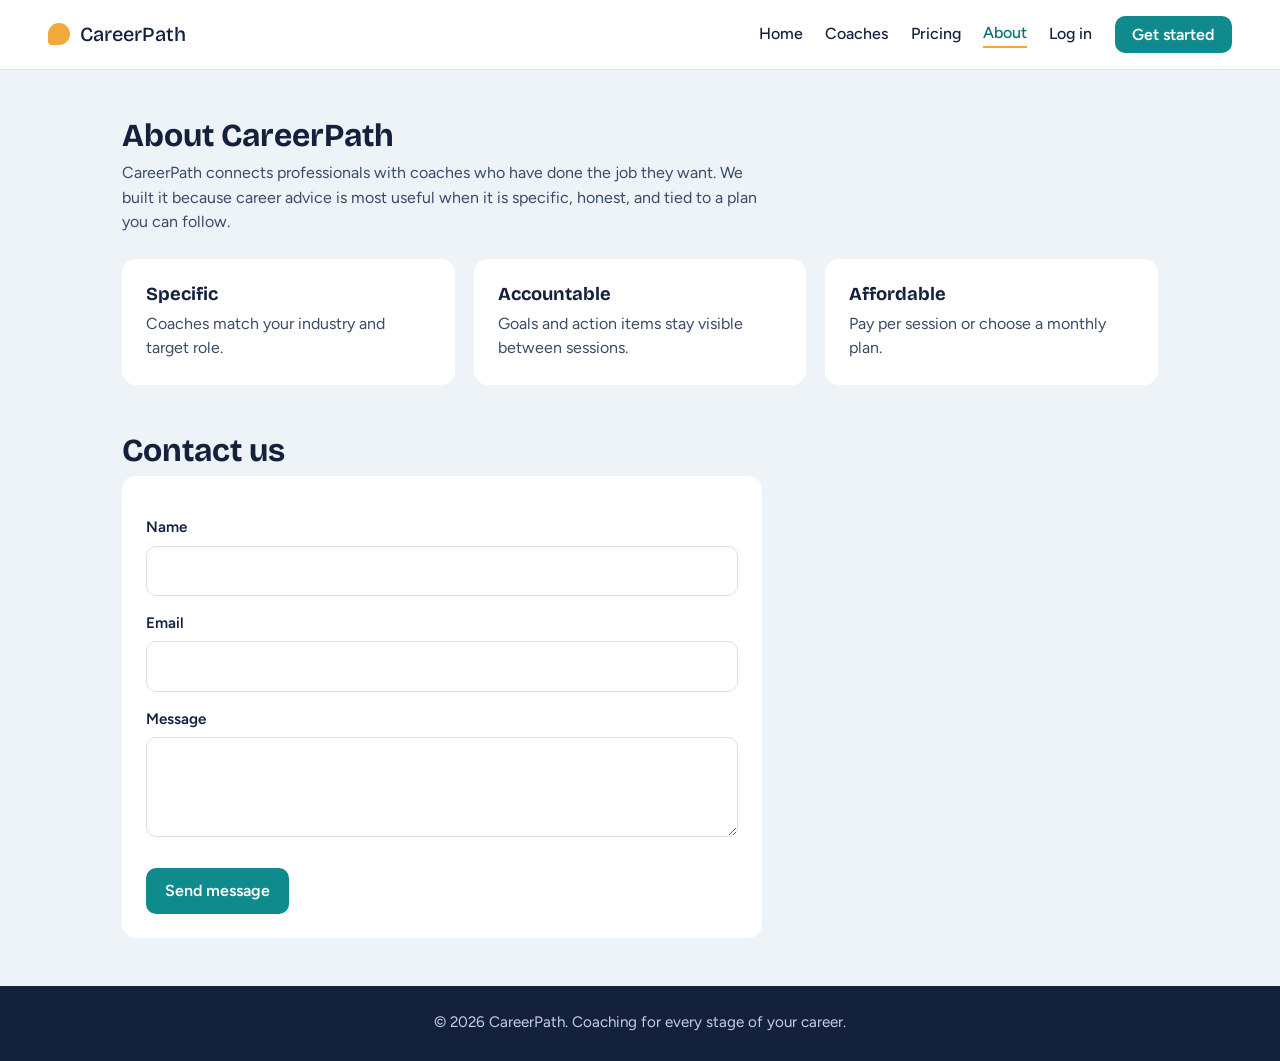
==== about.html @ ecbdbf4d "prepare html,css design,convert html auth pages into php ,prepare function.php file" ====
<!DOCTYPE html>
<html lang="en">
<head>
  <meta charset="UTF-8">
  <meta name="viewport" content="width=device-width, initial-scale=1">
  <title>About | CareerPath</title>
  <link rel="preconnect" href="https://fonts.googleapis.com">
  <link rel="preconnect" href="https://fonts.gstatic.com" crossorigin>
  <link href="https://fonts.googleapis.com/css2?family=Bricolage+Grotesque:wght@600;700&family=Figtree:wght@400;500;600&display=swap" rel="stylesheet">
  <link rel="stylesheet" href="style.css">
</head>
<body>
<header class="site-nav">
  <a class="brand" href="index.html"><span class="brand-mark"></span>CareerPath</a>
  <nav class="links" aria-label="Main">
    <a href="index.html">Home</a>
    <a href="coaches.html">Coaches</a>
    <a href="pricing.html">Pricing</a>
    <a href="about.html" class="on">About</a>
    <a href="login.html">Log in</a>
    <a class="btn" href="signup.html">Get started</a>
  </nav>
</header>
<section class="wrap">
  <h1 class="section-title">About CareerPath</h1>
  <p class="muted" style="max-width:65ch">CareerPath connects professionals with coaches who have done the job they want. We built it because career advice is most useful when it is specific, honest, and tied to a plan you can follow.</p>
  <div class="cards">
    <div class="card"><h3>Specific</h3><p class="muted">Coaches match your industry and target role.</p></div>
    <div class="card"><h3>Accountable</h3><p class="muted">Goals and action items stay visible between sessions.</p></div>
    <div class="card"><h3>Affordable</h3><p class="muted">Pay per session or choose a monthly plan.</p></div>
  </div>
  <h2 class="section-title" style="margin-top:3rem">Contact us</h2>
  <form class="card form-panel" action="index.html">
    <label for="n">Name</label><input id="n" type="text" required>
    <label for="e">Email</label><input id="e" type="email" required>
    <label for="m">Message</label><textarea id="m" required></textarea>
    <button class="btn" type="submit">Send message</button>
  </form>
</section>
<footer class="site-foot">&copy; 2026 CareerPath. Coaching for every stage of your career.</footer>
</body></html>
---- style.css ----
:root {
  --ink: #14213D;
  --ink-soft: #3B4A68;
  --wash: #EEF3F8;
  --line: #D8E0EA;
  --teal: #0F8B8D;
  --teal-dark: #0B6E70;
  --amber: #F2A93B;
  --danger: #B3261E;
  --white: #fff;
  --head: "Bricolage Grotesque", system-ui, sans-serif;
  --body: "Figtree", system-ui, sans-serif;
}

* { box-sizing: border-box; margin: 0; }
body { font-family: var(--body); color: var(--ink); background: var(--wash); line-height: 1.55; }
h1, h2 { font-family: var(--head); line-height: 1.15; }
a { color: var(--teal-dark); }
:focus-visible { outline: 3px solid var(--amber); outline-offset: 2px; }
.muted { color: var(--ink-soft); }

.brand { display: flex; align-items: center; gap: .6rem; font-family: var(--head); font-weight: 700; font-size: 1.25rem; color: inherit; text-decoration: none; }
.brand-mark { width: 22px; height: 22px; border-radius: 50% 50% 50% 4px; background: var(--amber); }

/* ---------- Buttons ---------- */
.btn { display: inline-block; width: 100%; padding: .85rem 1.2rem; border: 0; border-radius: 10px; background: var(--teal); color: var(--white); font: 600 1rem var(--body); text-align: center; text-decoration: none; cursor: pointer; transition: background .15s; }
.btn:hover { background: var(--teal-dark); }
.btn-sm { width: auto; padding: .6rem 1.1rem; }

/* ---------- Auth pages ---------- */
.auth-body { min-height: 100vh; display: grid; place-items: center; padding: 1.5rem; }
.auth { display: grid; grid-template-columns: 1fr 1.1fr; width: min(960px, 100%); background: var(--white); border-radius: 20px; overflow: hidden; box-shadow: 0 20px 50px rgba(20, 33, 61, .12); }
.auth-side { background: var(--ink); color: var(--white); padding: 2.5rem; display: flex; flex-direction: column; gap: 1rem; }
.auth-side h1 { font-size: clamp(1.8rem, 3vw, 2.4rem); margin-top: auto; }
.auth-side p { color: #C5D0E3; max-width: 32ch; }
.trail { width: 100%; max-width: 320px; color: #7FD3D4; margin-top: 1rem; }
.auth-panel { padding: 2.5rem; }
.auth-panel h2 { font-size: 1.8rem; margin-bottom: .3rem; }
.auth-panel form { margin-top: 1.4rem; }

label { display: block; margin: 1rem 0 .35rem; font-weight: 600; font-size: .95rem; }
.optional { font-weight: 400; color: var(--ink-soft); }
input { width: 100%; padding: .75rem .9rem; border: 1.5px solid var(--line); border-radius: 10px; font: inherit; color: var(--ink); background: var(--white); }
input:focus { border-color: var(--teal); outline: none; box-shadow: 0 0 0 3px rgba(15, 139, 141, .2); }
.row { display: grid; grid-template-columns: 1fr 1fr; gap: 1rem; }
.auth-panel .btn { margin-top: 1.5rem; }

.alert { margin-top: 1rem; padding: .8rem 1rem; border-radius: 10px; background: #FDECEA; color: var(--danger); border: 1px solid #F5C6C2; font-size: .95rem; }
.alert ul { padding-left: 1.1rem; }

/* ---------- Dashboard ---------- */
.app { display: grid; grid-template-columns: 240px 1fr; min-height: 100vh; }
.sidebar { background: var(--ink); color: var(--white); padding: 1.6rem 1rem; display: flex; flex-direction: column; gap: .3rem; position: sticky; top: 0; height: 100vh; }
.sidebar .brand { padding: 0 .6rem 1.5rem; }
.nav-link { padding: .7rem .8rem; border-radius: 8px; color: #C5D0E3; text-decoration: none; font-weight: 500; }
.nav-link:hover { background: rgba(255, 255, 255, .08); color: var(--white); }
.nav-link.active { background: var(--teal); color: var(--white); }
.logout { margin-top: auto; }

.content { padding: 2rem clamp(1rem, 4vw, 2.5rem); max-width: 1100px; }
.page-head { display: flex; justify-content: space-between; align-items: flex-start; gap: 1rem; flex-wrap: wrap; margin-bottom: 1.6rem; }
.page-head h1 { font-size: clamp(1.6rem, 3vw, 2.1rem); }

.stats { display: grid; grid-template-columns: repeat(3, 1fr); gap: 1rem; margin-bottom: 1.5rem; }
.stat { background: var(--white); border-radius: 14px; padding: 1.2rem 1.4rem; border-left: 5px solid var(--amber); }
.stat-num { display: block; font: 700 2rem var(--head); }
.stat-label { color: var(--ink-soft); font-size: .95rem; }

.grid { display: grid; grid-template-columns: 1.2fr 1fr; gap: 1.2rem; }
.panel { background: var(--white); border-radius: 14px; padding: 1.5rem; }
.panel h2 { font-size: 1.25rem; margin-bottom: 1rem; }
.empty { padding: 1rem; border: 1.5px dashed var(--line); border-radius: 10px; color: var(--ink-soft); }

.goal { margin-bottom: 1.1rem; }
.goal-top { display: flex; justify-content: space-between; font-weight: 600; margin-bottom: .4rem; }
.bar { height: 10px; background: var(--wash); border-radius: 99px; overflow: hidden; }
.bar span { display: block; height: 100%; background: var(--teal); border-radius: 99px; }

.session { display: flex; gap: 1rem; align-items: center; padding: .8rem 0; border-bottom: 1px solid var(--line); }
.session:last-child { border-bottom: 0; }
.date { min-width: 52px; padding: .4rem 0; text-align: center; background: var(--wash); border-radius: 10px; line-height: 1.1; }
.date b { display: block; font: 700 1.3rem var(--head); }
.date small { color: var(--ink-soft); }


@media (max-width: 800px) {
  .auth { grid-template-columns: 1fr; }
  .auth-side { padding: 1.5rem; }
  .auth-side h1 { margin-top: .5rem; font-size: 1.6rem; }
  .trail { display: none; }
  .auth-panel { padding: 1.5rem; }
  .row { grid-template-columns: 1fr; gap: 0; }
  .app { grid-template-columns: 1fr; }
  .sidebar { position: static; height: auto; flex-direction: row; flex-wrap: wrap; align-items: center; padding: .8rem; }
  .sidebar .brand { padding: 0 1rem 0 0; width: 100%; }
  .logout { margin-top: 0; margin-left: auto; }
  .stats, .grid { grid-template-columns: 1fr; }
}
@media (prefers-reduced-motion: reduce) { * { transition: none !important; } }

.site-nav { display: flex; align-items: center; gap: 1.5rem; padding: 1rem clamp(1rem, 5vw, 3rem); background: var(--white); border-bottom: 1px solid var(--line); flex-wrap: wrap; }
.site-nav .links { display: flex; gap: 1.4rem; margin-left: auto; align-items: center; flex-wrap: wrap; }
.site-nav a:not(.btn) { color: var(--ink); text-decoration: none; font-weight: 500; }
.site-nav a.on { color: var(--teal-dark); border-bottom: 2px solid var(--amber); }
.site-nav .btn { width: auto; padding: .55rem 1.1rem; }
.wrap { width: min(1100px, 100%); margin: 0 auto; padding: 3rem clamp(1rem, 4vw, 2rem); }
.hero { background: var(--ink); color: var(--white); }
.hero .wrap { display: grid; grid-template-columns: 1.2fr 1fr; gap: 2rem; align-items: center; padding-block: 4.5rem; }
.hero h1 { font-size: clamp(2.2rem, 5vw, 3.6rem); }
.hero p { color: #C5D0E3; margin: 1rem 0 1.6rem; max-width: 46ch; font-size: 1.1rem; }
.hero .trail { max-width: 100%; }
.hero .btn { width: auto; }
.btn-outline { background: transparent; color: var(--white); border: 1.5px solid #7FD3D4; margin-left: .6rem; }
.btn-outline:hover { background: rgba(255,255,255,.1); }
.btn-dark-outline { background: transparent; color: var(--ink); border: 1.5px solid var(--line); }
.btn-dark-outline:hover { background: var(--wash); }
.section-title { font-size: clamp(1.5rem, 3vw, 2rem); margin-bottom: .4rem; }
.cards { display: grid; grid-template-columns: repeat(auto-fit, minmax(240px, 1fr)); gap: 1.2rem; margin-top: 1.5rem; }
.card { background: var(--white); border-radius: 14px; padding: 1.5rem; }
.card h3 { font: 700 1.15rem var(--head); margin-bottom: .4rem; }
.avatar { width: 56px; height: 56px; border-radius: 50%; background: var(--teal); color: var(--white); display: grid; place-items: center; font: 700 1.2rem var(--head); margin-bottom: .8rem; }
.tag { display: inline-block; padding: .15rem .6rem; border-radius: 99px; background: var(--wash); font-size: .85rem; margin: .5rem .3rem 0 0; }
.card .btn { margin-top: 1rem; }
.price { font: 700 2.2rem var(--head); margin: .4rem 0; }
.price small { font: 400 1rem var(--body); color: var(--ink-soft); }
.card ul { padding-left: 1.1rem; margin: .8rem 0; }
.card.featured { border: 2px solid var(--amber); }
.band { background: var(--white); }
.steps { counter-reset: s; }
.steps .card::before { counter-increment: s; content: counter(s); display: grid; place-items: center; width: 32px; height: 32px; border-radius: 50%; background: var(--amber); font-weight: 700; margin-bottom: .7rem; }
.site-foot { background: var(--ink); color: #C5D0E3; text-align: center; padding: 1.6rem 1rem; font-size: .95rem; }

/* ---------- App pages ---------- */
.form-panel { max-width: 640px; }
select, textarea { width: 100%; padding: .75rem .9rem; border: 1.5px solid var(--line); border-radius: 10px; font: inherit; color: var(--ink); background: var(--white); }
textarea { min-height: 100px; resize: vertical; }
.form-panel .btn { margin-top: 1.4rem; width: auto; }
.list-row { display: flex; justify-content: space-between; align-items: center; gap: 1rem; padding: .9rem 0; border-bottom: 1px solid var(--line); flex-wrap: wrap; }
.list-row:last-child { border-bottom: 0; }
.status { padding: .2rem .7rem; border-radius: 99px; font-size: .85rem; font-weight: 600; background: #DDF3F0; color: var(--teal-dark); }
.status.done { background: var(--wash); color: var(--ink-soft); }
.profile-head { display: flex; gap: 1.2rem; align-items: center; margin-bottom: 1rem; }
.profile-head .avatar { width: 80px; height: 80px; font-size: 1.8rem; margin: 0; }
.slots { display: flex; gap: .6rem; flex-wrap: wrap; margin-top: .5rem; }
.slots label { margin: 0; font-weight: 500; }
.slots input { display: none; }
.slots span { display: inline-block; padding: .55rem 1rem; border: 1.5px solid var(--line); border-radius: 10px; cursor: pointer; }
.slots input:checked + span { background: var(--teal); border-color: var(--teal); color: var(--white); }
.slots input:focus-visible + span { outline: 3px solid var(--amber); }
@media (max-width: 800px) { .hero .wrap { grid-template-columns: 1fr; padding-block: 3rem; } .hero .trail { display: none; } .site-nav .links { margin-left: 0; } }

```css
/* ---------- CareerPath: Role Selection ---------- */

.role-group {
  border: 0;
  padding: 0;
  margin: 1rem 0 0;
  min-width: 0;
}

.role-legend {
  font-weight: 600;
  font-size: 0.95rem;
  margin-bottom: 0.65rem;
  color: var(--ink);
}

.role-options {
  display: grid;
  grid-template-columns: repeat(2, minmax(0, 1fr));
  gap: 0.8rem;
}

.role-option {
  display: block;
  margin: 0;
  cursor: pointer;
  min-width: 0;
}

/* Hide the native radio while keeping it accessible */
.role-option input {
  position: absolute;
  width: 1px;
  height: 1px;
  opacity: 0;
  pointer-events: none;
}

.role-card {
  display: flex;
  flex-direction: column;
  align-items: flex-start;
  gap: 0.3rem;
  padding: 0.9rem 1rem;
  min-height: 112px;
  background: var(--white);
  border: 1.5px solid var(--line);
  border-radius: 12px;
  transition:
    border-color 0.2s ease,
    background-color 0.2s ease,
    box-shadow 0.2s ease,
    transform 0.2s ease;
}

.role-icon {
  display: grid;
  place-items: center;
  width: 30px;
  height: 30px;
  margin-bottom: 0.15rem;
  border-radius: 9px;
  background: var(--wash);
  color: var(--teal-dark);
  font-size: 1.15rem;
  font-weight: 700;
}

.role-text {
  font-weight: 700;
  color: var(--ink);
  font-size: 1rem;
}

.role-description {
  color: var(--ink-soft);
  font-size: 0.82rem;
  line-height: 1.4;
}


.role-option input:checked + .role-card {
  border-color: var(--teal);
  background: #F0FAF9;
  box-shadow: 0 0 0 2px rgba(15, 139, 141, 0.12);
}

.role-option input:checked + .role-card .role-icon {
  background: var(--teal);
  color: var(--white);
}

/* Hover effect */
.role-option:hover .role-card {
  border-color: var(--teal);
  transform: translateY(-2px);
}

/* Keyboard accessibility */
.role-option input:focus-visible + .role-card {
  outline: 3px solid var(--amber);
  outline-offset: 3px;
}

/* Small screens */
@media (max-width: 420px) {
  .role-options {
    gap: 0.55rem;
  }

  .role-card {
    padding: 0.75rem;
  }

  .role-description {
    font-size: 0.76rem;
  }
}
```
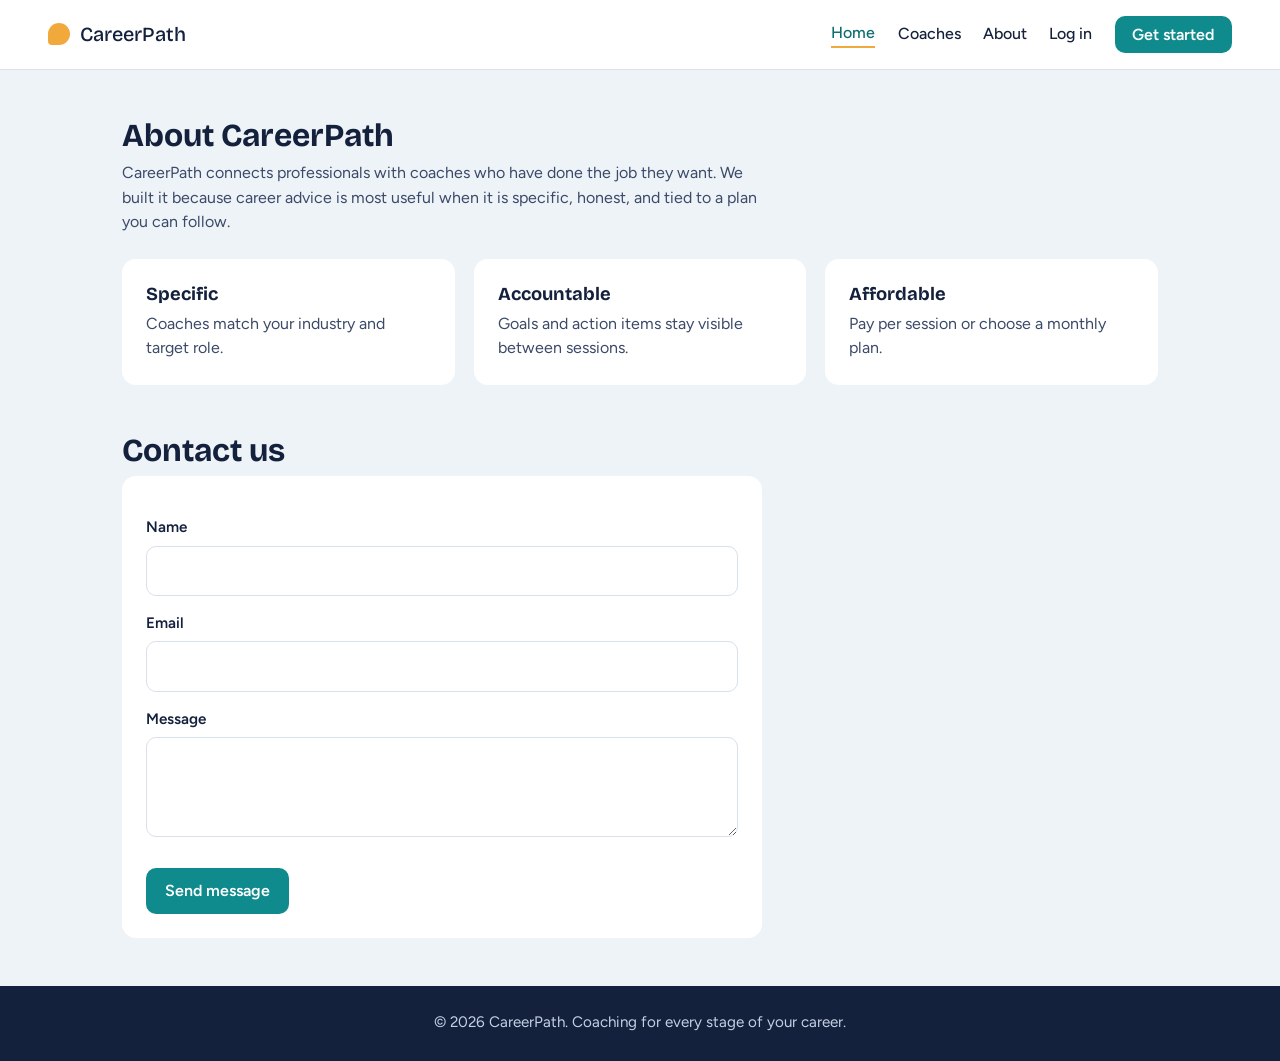
==== commit 98d8584b: "complete mentee side,layouts,shared pages" ====
--- a/about.html
+++ b/about.html
@@ -13,12 +13,11 @@
 <header class="site-nav">
   <a class="brand" href="index.html"><span class="brand-mark"></span>CareerPath</a>
   <nav class="links" aria-label="Main">
-    <a href="index.html">Home</a>
-    <a href="coaches.html">Coaches</a>
-    <a href="pricing.html">Pricing</a>
-    <a href="about.html" class="on">About</a>
-    <a href="login.html">Log in</a>
-    <a class="btn" href="signup.html">Get started</a>
+    <a href="index.html" class="on">Home</a>
+    <a href="coaches.php">Coaches</a>
+    <a href="about.html">About</a>
+    <a href="auth/login.php">Log in</a>
+    <a class="btn" href="auth/signup.php">Get started</a>
   </nav>
 </header>
 <section class="wrap">
